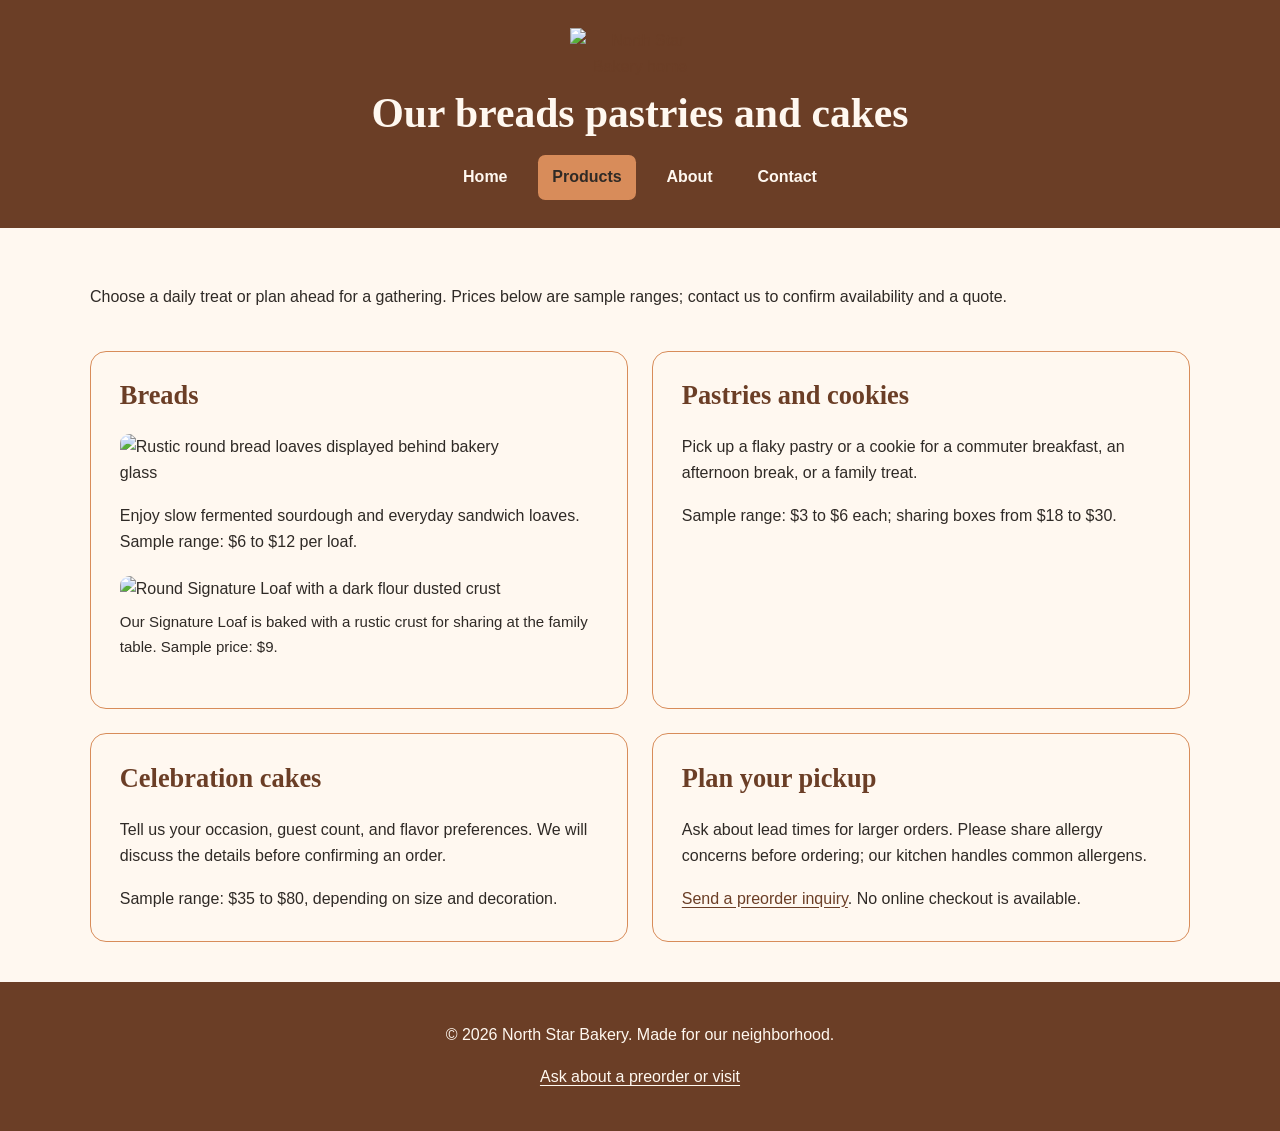
==== products.html @ 455c9fa9 "Add files via upload" ====
<!DOCTYPE html>
<html lang="en">
<head>
  <meta charset="UTF-8">
  <meta name="viewport" content="width=device-width, initial-scale=1">
  <meta name="description" content="Our breads pastries and cakes at North Star Bakery.">
  <title>Our breads pastries and cakes | North Star Bakery</title>
  <link rel="stylesheet" href="styles.css">
</head>
<body>
  <!-- Fictional course project. Business details are sample content. -->
  <a class="skip-link" href="#main-content">Skip to main content</a>
  <header class="site-header">
    <a href="index.html">
      <img src="media/bakery-logo_c.png" width="160"
           alt="North Star Bakery home">
    </a>
    <h1>Our breads pastries and cakes</h1>
    <nav aria-label="Primary">
      <ul>
        <li><a href="index.html">Home</a></li>
        <li><a href="products.html" aria-current="page">Products</a></li>
        <li><a href="about.html">About</a></li>
        <li><a href="contact.html">Contact</a></li>
      </ul>
    </nav>
  </header>
  <main id="main-content" class="page-content">
    <p>Choose a daily treat or plan ahead for a gathering. Prices below
      are sample ranges; contact us to confirm availability and a quote.</p>
    <section class="content-card" aria-labelledby="bread-heading">
      <h2 id="bread-heading">Breads</h2>
      <img src="media/bakery-bread_c.png" width="400"
           alt="Rustic round bread loaves displayed behind bakery glass">
      <p>Enjoy slow fermented sourdough and everyday sandwich loaves.
        Sample range: $6 to $12 per loaf.</p>
      <figure>
        <img src="media/bakery-signature-loaf_c.png" width="400"
             alt="Round Signature Loaf with a dark flour dusted crust">
        <figcaption>Our Signature Loaf is baked with a rustic crust
          for sharing at the family table. Sample price: $9.</figcaption>
      </figure>
    </section>
    <section class="content-card" aria-labelledby="pastry-heading">
      <h2 id="pastry-heading">Pastries and cookies</h2>
      <p>Pick up a flaky pastry or a cookie for a commuter breakfast,
        an afternoon break, or a family treat.</p>
      <p>Sample range: $3 to $6 each; sharing boxes from $18 to $30.</p>
    </section>
    <section class="content-card" aria-labelledby="cake-heading">
      <h2 id="cake-heading">Celebration cakes</h2>
      <p>Tell us your occasion, guest count, and flavor preferences.
        We will discuss the details before confirming an order.</p>
      <p>Sample range: $35 to $80, depending on size and decoration.</p>
    </section>
    <section class="content-card" aria-labelledby="order-heading">
      <h2 id="order-heading">Plan your pickup</h2>
      <p>Ask about lead times for larger orders. Please share allergy
        concerns before ordering; our kitchen handles common allergens.</p>
      <p><a href="contact.html">Send a preorder inquiry</a>.
        No online checkout is available.</p>
    </section>
  </main>
  <footer class="site-footer">
    <p>&copy; 2026 North Star Bakery. Made for our neighborhood.</p>
    <p><a href="contact.html">Ask about a preorder or visit</a></p>
  </footer>
</body>
</html>
---- styles.css ----
/* North Star Bakery — mobile-first shared styles. Four-color palette. */
:root { --cream:#FFF8F0; --brown:#6B3E26; --peach:#D88C5A; --charcoal:#2F2A26; }
* { box-sizing:border-box; }
html { scroll-behavior:smooth; }
body { margin:0; background:var(--cream); color:var(--charcoal); font: 1rem/1.65 Arial, Helvetica, sans-serif; }
h1,h2,h3 { font-family:Georgia, 'Times New Roman', serif; line-height:1.2; color:var(--brown); }
h1 {font-size:clamp(1.65rem,4vw,2.6rem);margin:.4rem 0 1rem;} h2 {font-size:1.65rem;margin-top:0;} h3 {font-size:1.2rem;}
a {color:var(--brown);text-underline-offset:3px;} a:hover {color:var(--charcoal);} a:focus-visible,button:focus-visible,input:focus-visible,select:focus-visible,textarea:focus-visible {outline:3px solid var(--peach);outline-offset:3px;}
.skip-link {position:absolute;top:-100px;left:1rem;background:var(--cream);padding:.6rem;z-index:10;} .skip-link:focus {top:1rem;}
.site-header {background:var(--brown);color:var(--cream);padding:1.25rem max(1rem,calc((100vw - 1100px)/2));text-align:center;}
.site-header h1 {color:var(--cream);margin:.5rem 0 1rem;} .site-header img {max-width:140px;height:auto;}
.site-header nav ul {list-style:none;margin:0;padding:0;display:flex;flex-direction:column;gap:.45rem;}
.site-header nav a {display:block;padding:.6rem .9rem;border-radius:.45rem;color:var(--cream);font-weight:bold;text-decoration:none;}
.site-header nav a:hover,.site-header nav a[aria-current="page"] {background:var(--peach);color:var(--charcoal);}
.page-content {width:min(100% - 2rem,1100px);margin:2rem auto;display:flex;flex-direction:column;gap:1.2rem;}
.content-card {border:1px solid var(--peach);border-radius:1rem;padding:1.3rem;background:var(--cream);min-width:0;}
.content-card img,.content-card picture {max-width:100%;height:auto;display:block;border-radius:.6rem;}
.content-card img {object-fit:cover;} figure {margin:1.25rem 0;} figcaption {font-size:.94rem;margin-top:.5rem;}
.hero {border-top:6px solid var(--peach);} .content-card p:last-child {margin-bottom:0;}
button {background:var(--brown);color:var(--cream);border:0;border-radius:.5rem;padding:.8rem 1.25rem;cursor:pointer;font-weight:bold;} button:hover {background:var(--charcoal);}
fieldset {border:1px solid var(--peach);border-radius:.6rem;margin:1rem 0;padding:1rem;}legend {font-weight:bold;color:var(--brown);} label {font-weight:bold;display:inline-block;margin-bottom:.25rem;}
input,select,textarea {width:100%;max-width:100%;padding:.75rem;border:1px solid var(--brown);border-radius:.35rem;background:var(--cream);color:var(--charcoal);font:inherit;}
audio {max-width:100%;} .site-footer {background:var(--brown);color:var(--cream);padding:1.5rem;text-align:center;} .site-footer a {color:var(--cream);}
@media (min-width:700px) {
 .site-header nav ul {flex-direction:row;justify-content:center;flex-wrap:wrap;gap:1rem;}
 .page-content {flex-direction:row;flex-wrap:wrap;align-items:stretch;gap:1.5rem;}
 .content-card {flex:1 1 calc(50% - 1.5rem);padding:1.8rem;}
 .hero,.content-card:only-child {flex-basis:100%;}
 .site-header {padding-top:1.75rem;padding-bottom:1.75rem;}
}
@media (min-width:1000px) { .page-content {margin:2.5rem auto;} .hero picture img {max-height:420px;width:100%;object-fit:cover;} }
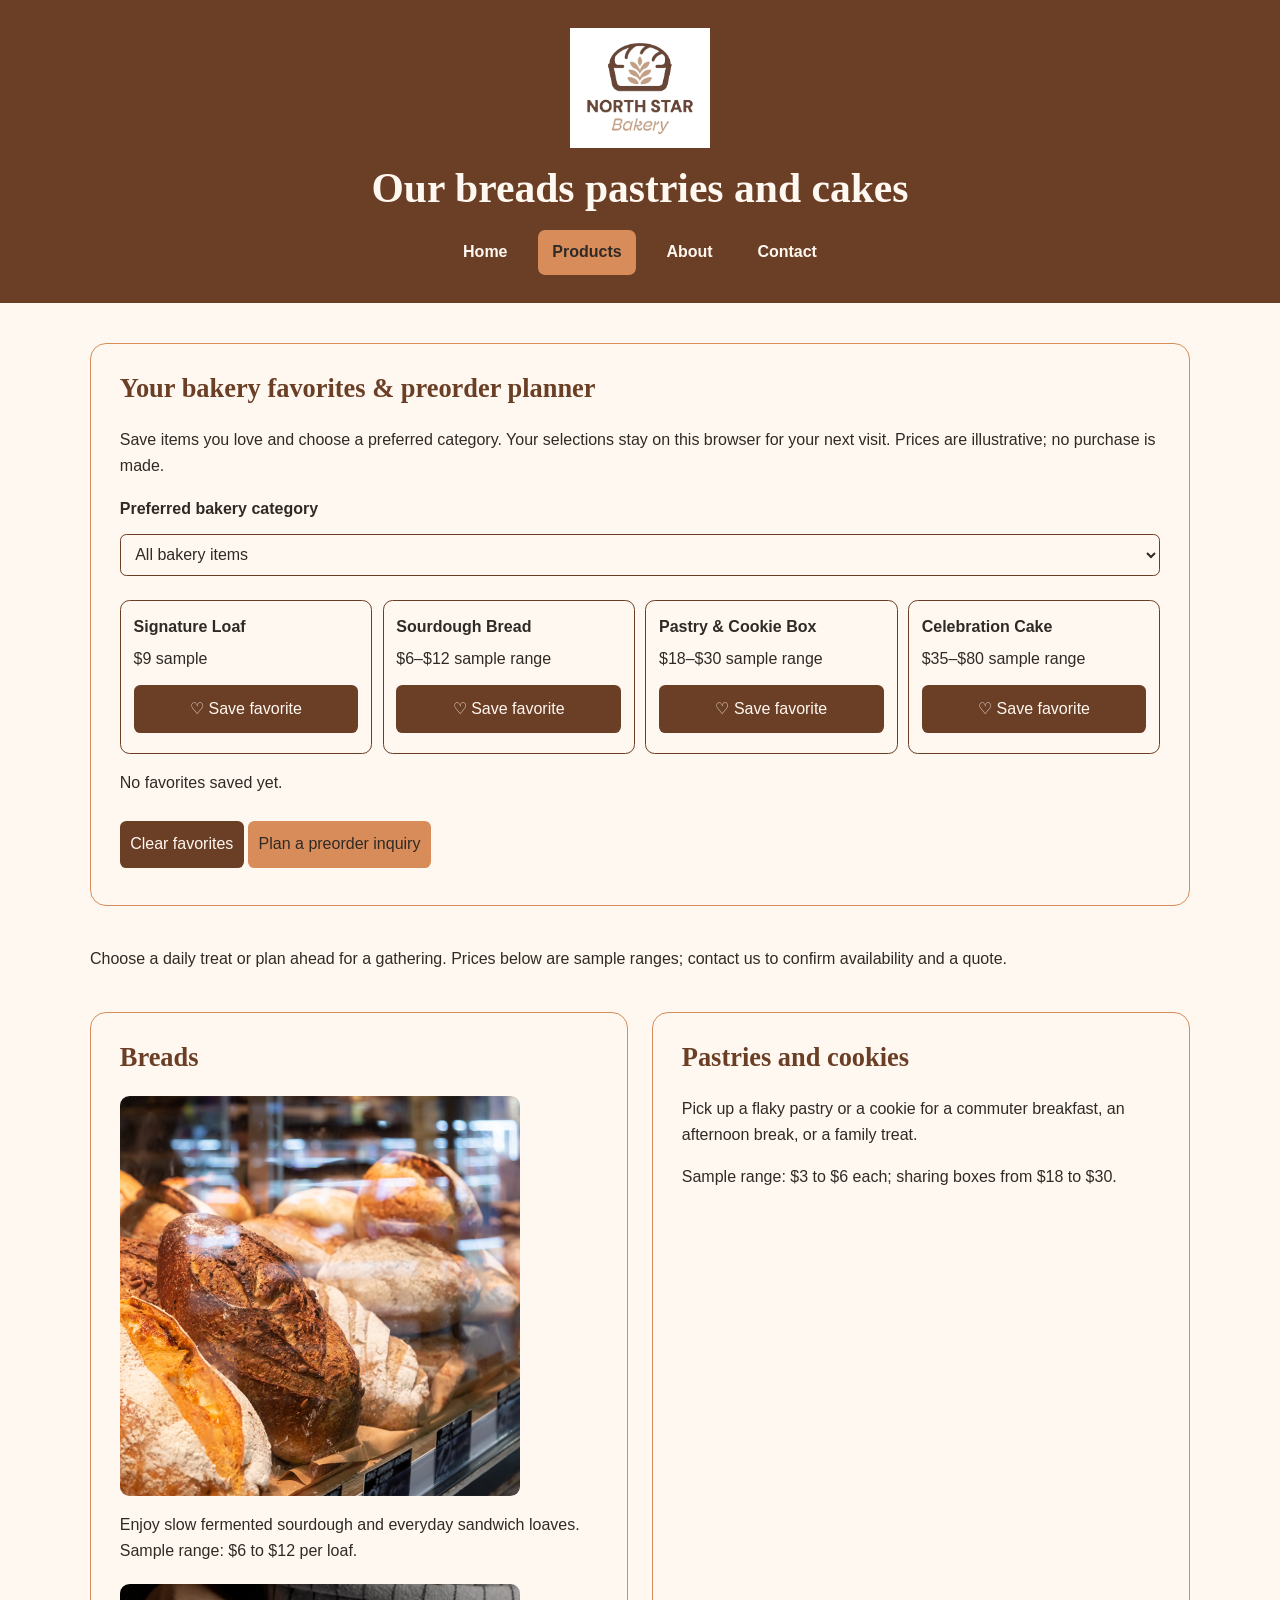
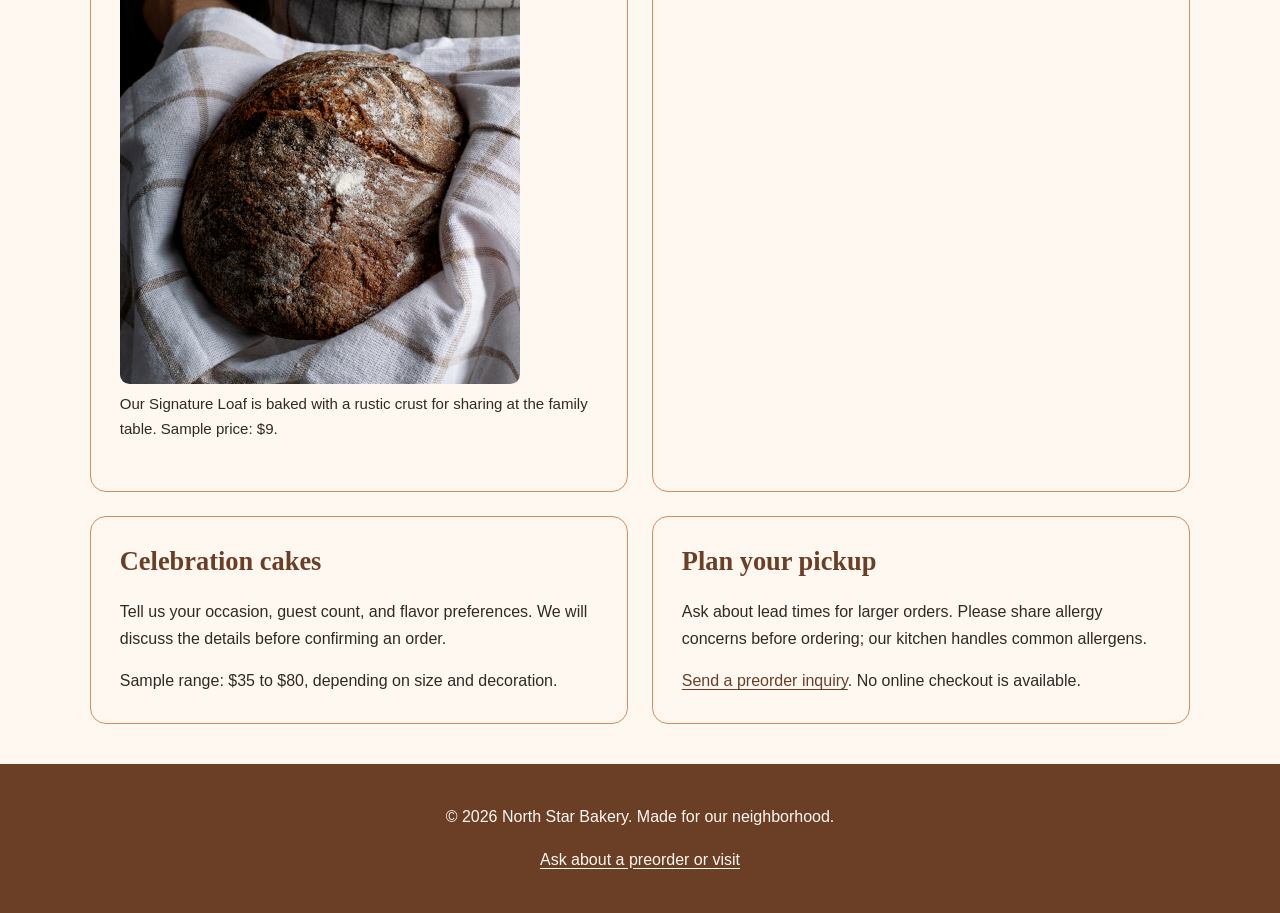
==== commit e45fef3b: "Add files via upload" ====
--- a/products.html
+++ b/products.html
@@ -1,69 +1,67 @@
 <!DOCTYPE html>
+
 <html lang="en">
 <head>
-  <meta charset="UTF-8">
-  <meta name="viewport" content="width=device-width, initial-scale=1">
-  <meta name="description" content="Our breads pastries and cakes at North Star Bakery.">
-  <title>Our breads pastries and cakes | North Star Bakery</title>
-  <link rel="stylesheet" href="styles.css">
-</head>
+<meta charset="utf-8"/>
+<meta content="width=device-width, initial-scale=1" name="viewport"/>
+<meta content="Our breads pastries and cakes at North Star Bakery." name="description"/>
+<title>Our breads pastries and cakes | North Star Bakery</title>
+<link href="styles.css" rel="stylesheet"/>
+<script defer="" src="script.js"></script></head>
 <body>
-  <!-- Fictional course project. Business details are sample content. -->
-  <a class="skip-link" href="#main-content">Skip to main content</a>
-  <header class="site-header">
-    <a href="index.html">
-      <img src="media/bakery-logo_c.png" width="160"
-           alt="North Star Bakery home">
-    </a>
-    <h1>Our breads pastries and cakes</h1>
-    <nav aria-label="Primary">
-      <ul>
-        <li><a href="index.html">Home</a></li>
-        <li><a href="products.html" aria-current="page">Products</a></li>
-        <li><a href="about.html">About</a></li>
-        <li><a href="contact.html">Contact</a></li>
-      </ul>
-    </nav>
-  </header>
-  <main id="main-content" class="page-content">
-    <p>Choose a daily treat or plan ahead for a gathering. Prices below
+<!-- Fictional course project. Business details are sample content. -->
+<a class="skip-link" href="#main-content">Skip to main content</a>
+<header class="site-header">
+<a href="index.html">
+<img alt="North Star Bakery home" src="media/bakery-logo_c.png" width="160"/>
+</a>
+<h1>Our breads pastries and cakes</h1>
+<nav aria-label="Primary">
+<ul>
+<li><a href="index.html">Home</a></li>
+<li><a aria-current="page" href="products.html">Products</a></li>
+<li><a href="about.html">About</a></li>
+<li><a href="contact.html">Contact</a></li>
+</ul>
+</nav>
+</header>
+<main class="page-content" id="main-content">
+<section aria-labelledby="planner-title" class="content-card planner"><h2 id="planner-title">Your bakery favorites &amp; preorder planner</h2><p>Save items you love and choose a preferred category. Your selections stay on this browser for your next visit. Prices are illustrative; no purchase is made.</p><label for="category-choice">Preferred bakery category</label><select id="category-choice"><option value="all">All bakery items</option><option value="bread">Breads</option><option value="pastry">Pastries and cookies</option><option value="cake">Celebration cakes</option></select><div aria-label="Bakery items" class="favorite-items" id="favorite-items"></div><p aria-live="polite" id="favorite-summary"></p><button id="clear-favorites" type="button">Clear favorites</button> <a class="planner-link" href="contact.html">Plan a preorder inquiry</a></section><p>Choose a daily treat or plan ahead for a gathering. Prices below
       are sample ranges; contact us to confirm availability and a quote.</p>
-    <section class="content-card" aria-labelledby="bread-heading">
-      <h2 id="bread-heading">Breads</h2>
-      <img src="media/bakery-bread_c.png" width="400"
-           alt="Rustic round bread loaves displayed behind bakery glass">
-      <p>Enjoy slow fermented sourdough and everyday sandwich loaves.
+<section aria-labelledby="bread-heading" class="content-card">
+<h2 id="bread-heading">Breads</h2>
+<img alt="Rustic round bread loaves displayed behind bakery glass" src="media/bakery-bread_c.png" width="400"/>
+<p>Enjoy slow fermented sourdough and everyday sandwich loaves.
         Sample range: $6 to $12 per loaf.</p>
-      <figure>
-        <img src="media/bakery-signature-loaf_c.png" width="400"
-             alt="Round Signature Loaf with a dark flour dusted crust">
-        <figcaption>Our Signature Loaf is baked with a rustic crust
+<figure>
+<img alt="Round Signature Loaf with a dark flour dusted crust" src="media/bakery-signature-loaf_c.png" width="400"/>
+<figcaption>Our Signature Loaf is baked with a rustic crust
           for sharing at the family table. Sample price: $9.</figcaption>
-      </figure>
-    </section>
-    <section class="content-card" aria-labelledby="pastry-heading">
-      <h2 id="pastry-heading">Pastries and cookies</h2>
-      <p>Pick up a flaky pastry or a cookie for a commuter breakfast,
+</figure>
+</section>
+<section aria-labelledby="pastry-heading" class="content-card">
+<h2 id="pastry-heading">Pastries and cookies</h2>
+<p>Pick up a flaky pastry or a cookie for a commuter breakfast,
         an afternoon break, or a family treat.</p>
-      <p>Sample range: $3 to $6 each; sharing boxes from $18 to $30.</p>
-    </section>
-    <section class="content-card" aria-labelledby="cake-heading">
-      <h2 id="cake-heading">Celebration cakes</h2>
-      <p>Tell us your occasion, guest count, and flavor preferences.
+<p>Sample range: $3 to $6 each; sharing boxes from $18 to $30.</p>
+</section>
+<section aria-labelledby="cake-heading" class="content-card">
+<h2 id="cake-heading">Celebration cakes</h2>
+<p>Tell us your occasion, guest count, and flavor preferences.
         We will discuss the details before confirming an order.</p>
-      <p>Sample range: $35 to $80, depending on size and decoration.</p>
-    </section>
-    <section class="content-card" aria-labelledby="order-heading">
-      <h2 id="order-heading">Plan your pickup</h2>
-      <p>Ask about lead times for larger orders. Please share allergy
+<p>Sample range: $35 to $80, depending on size and decoration.</p>
+</section>
+<section aria-labelledby="order-heading" class="content-card">
+<h2 id="order-heading">Plan your pickup</h2>
+<p>Ask about lead times for larger orders. Please share allergy
         concerns before ordering; our kitchen handles common allergens.</p>
-      <p><a href="contact.html">Send a preorder inquiry</a>.
+<p><a href="contact.html">Send a preorder inquiry</a>.
         No online checkout is available.</p>
-    </section>
-  </main>
-  <footer class="site-footer">
-    <p>&copy; 2026 North Star Bakery. Made for our neighborhood.</p>
-    <p><a href="contact.html">Ask about a preorder or visit</a></p>
-  </footer>
+</section>
+</main>
+<footer class="site-footer">
+<p>© 2026 North Star Bakery. Made for our neighborhood.</p>
+<p><a href="contact.html">Ask about a preorder or visit</a></p>
+</footer>
 </body>
 </html>
--- a/styles.css
+++ b/styles.css
@@ -29,3 +29,6 @@
  .site-header {padding-top:1.75rem;padding-bottom:1.75rem;}
 }
 @media (min-width:1000px) { .page-content {margin:2.5rem auto;} .hero picture img {max-height:420px;width:100%;object-fit:cover;} }
+
+/* Touchstone 4: responsive interactive controls */
+.planner select,.planner button,.planner-link{font:inherit;margin:.5rem 0;padding:.65rem;border-radius:.4rem}.favorite-items{display:flex;flex-direction:column;gap:.65rem;margin:1rem 0}.favorite-item{display:flex;flex-direction:column;gap:.35rem;padding:.8rem;border:1px solid #6B3E26;border-radius:.6rem}.favorite-item button,#clear-favorites{background:#6B3E26;color:#FFF8F0;border:0;cursor:pointer}.favorite-item button[aria-pressed="true"]{background:#2F2A26}.planner-link{display:inline-block;background:#D88C5A;color:#2F2A26;text-decoration:none}.field-error{display:block;color:#8A250F;font-weight:bold;font-size:.95rem;margin-top:.25rem}.field-error:not(:empty){border-left:3px solid #8A250F;padding-left:.5rem}input[aria-invalid="true"],select[aria-invalid="true"],textarea[aria-invalid="true"]{outline:2px solid #8A250F}#form-status,.saved-note{font-weight:bold}button:focus-visible,a:focus-visible,select:focus-visible{outline:3px solid #D88C5A;outline-offset:3px}@media(min-width:700px){.favorite-items{flex-direction:row;flex-wrap:wrap}.favorite-item{flex:1 1 220px}}
